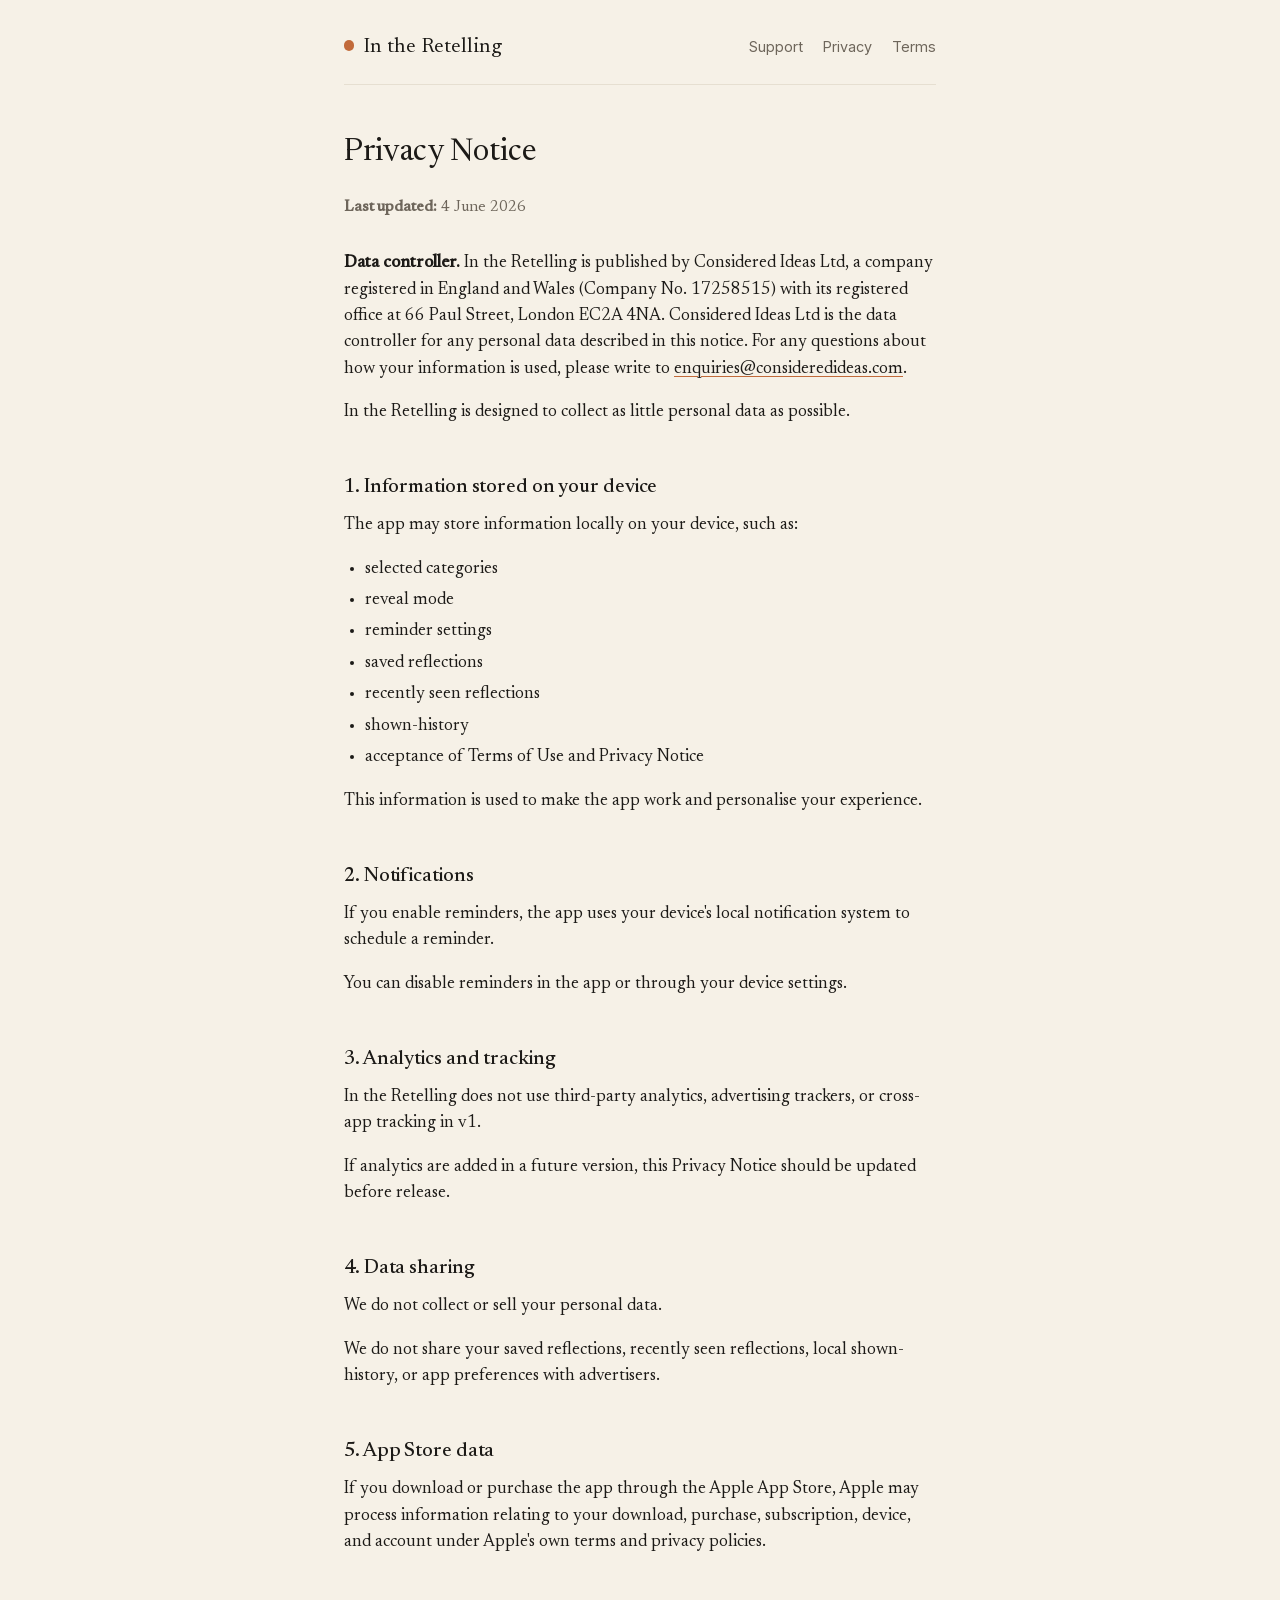
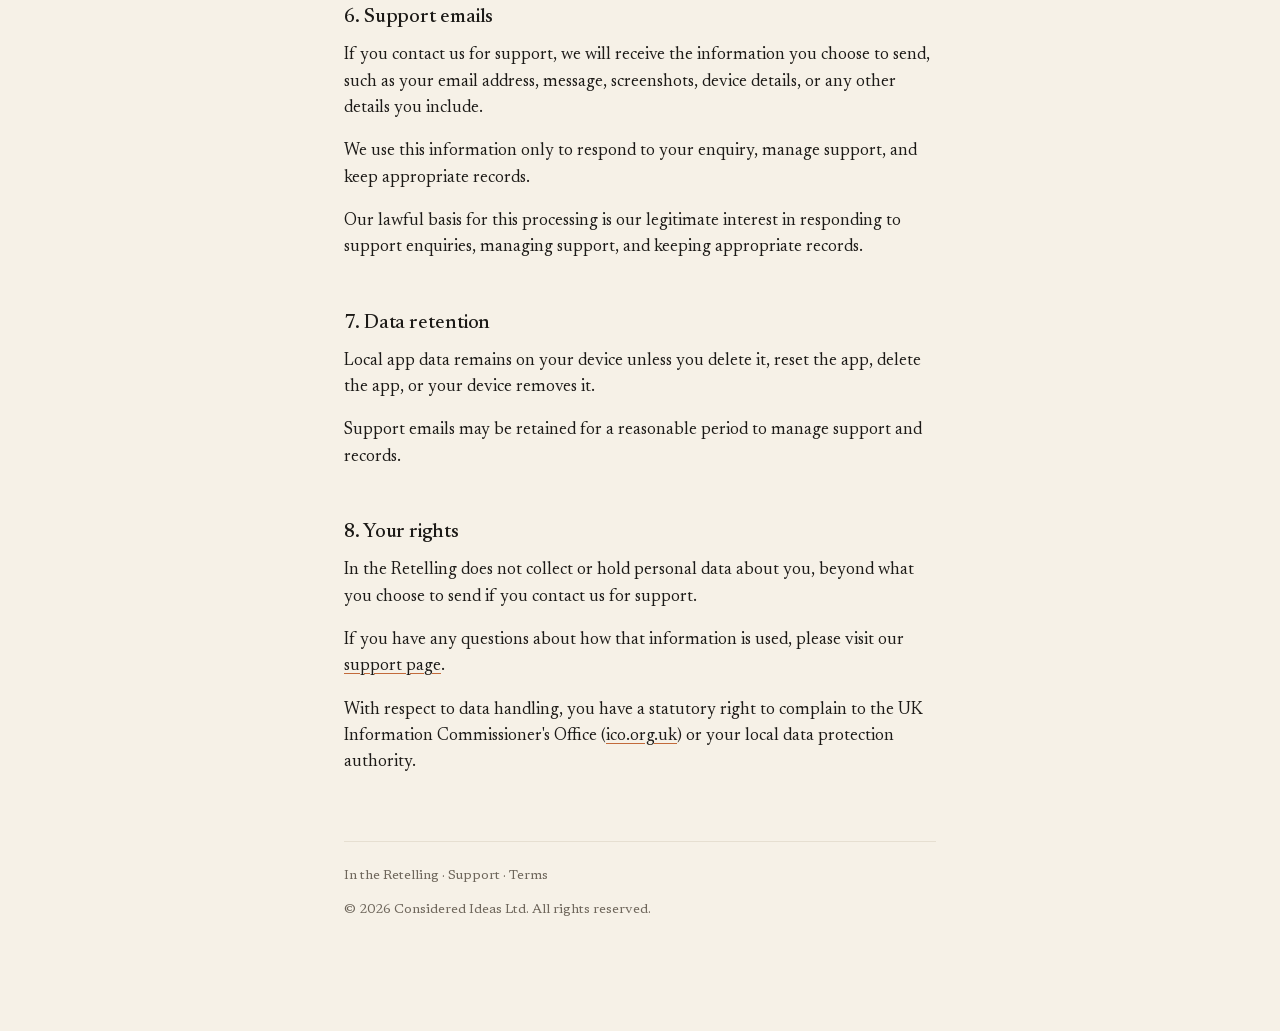
==== privacy.html @ ff05b48b "Update project" ====
<!DOCTYPE html>
<html lang="en-GB">
<head>
<meta charset="UTF-8">
<meta name="viewport" content="width=device-width, initial-scale=1">
<title>Privacy Notice &middot; In the Retelling</title>
<meta name="description" content="Privacy Notice for In the Retelling, an iPhone app.">
<meta name="theme-color" content="#F6F1E7">
<link rel="stylesheet" href="styles.css">
</head>
<body>
<div class="container">

<nav>
<a href="index.html" class="brand"><span class="brand-mark" aria-hidden="true"></span>In the Retelling</a>
<a href="support.html">Support</a>
<a href="privacy.html">Privacy</a>
<a href="terms.html">Terms</a>
</nav>

<h1>Privacy Notice</h1>

<p class="meta"><strong>Last updated:</strong> 4 June 2026</p>

<p><strong>Data controller.</strong> In the Retelling is published by Considered Ideas Ltd, a company registered in England and Wales (Company No. 17258515) with its registered office at 66 Paul Street, London EC2A 4NA. Considered Ideas Ltd is the data controller for any personal data described in this notice. For any questions about how your information is used, please write to <a href="mailto:enquiries@consideredideas.com">enquiries@consideredideas.com</a>.</p>

<p>In the Retelling is designed to collect as little personal data as possible.</p>

<h2>1. Information stored on your device</h2>

<p>The app may store information locally on your device, such as:</p>

<ul>
<li>selected categories</li>
<li>reveal mode</li>
<li>reminder settings</li>
<li>saved reflections</li>
<li>recently seen reflections</li>
<li>shown-history</li>
<li>acceptance of Terms of Use and Privacy Notice</li>
</ul>

<p>This information is used to make the app work and personalise your experience.</p>

<h2>2. Notifications</h2>

<p>If you enable reminders, the app uses your device's local notification system to schedule a reminder.</p>

<p>You can disable reminders in the app or through your device settings.</p>

<h2>3. Analytics and tracking</h2>

<p>In the Retelling does not use third-party analytics, advertising trackers, or cross-app tracking in v1.</p>

<p>If analytics are added in a future version, this Privacy Notice should be updated before release.</p>

<h2>4. Data sharing</h2>

<p>We do not collect or sell your personal data.</p>

<p>We do not share your saved reflections, recently seen reflections, local shown-history, or app preferences with advertisers.</p>

<h2>5. App Store data</h2>

<p>If you download or purchase the app through the Apple App Store, Apple may process information relating to your download, purchase, subscription, device, and account under Apple's own terms and privacy policies.</p>

<h2>6. Support emails</h2>

<p>If you contact us for support, we will receive the information you choose to send, such as your email address, message, screenshots, device details, or any other details you include.</p>

<p>We use this information only to respond to your enquiry, manage support, and keep appropriate records.</p>

<p>Our lawful basis for this processing is our legitimate interest in responding to support enquiries, managing support, and keeping appropriate records.</p>

<h2>7. Data retention</h2>

<p>Local app data remains on your device unless you delete it, reset the app, delete the app, or your device removes it.</p>

<p>Support emails may be retained for a reasonable period to manage support and records.</p>

<h2>8. Your rights</h2>

<p>In the Retelling does not collect or hold personal data about you, beyond what you choose to send if you contact us for support.</p>

<p>If you have any questions about how that information is used, please visit our <a href="support.html">support page</a>.</p>

<p>With respect to data handling, you have a statutory right to complain to the UK Information Commissioner's Office (<a href="https://ico.org.uk/">ico.org.uk</a>) or your local data protection authority.</p>

<footer>
<p><a href="index.html">In the Retelling</a> &middot; <a href="support.html">Support</a> &middot; <a href="terms.html">Terms</a></p>
<p>&copy; 2026 Considered Ideas Ltd. All rights reserved.</p>
</footer>

</div>
</body>
</html>
---- styles.css ----
/* Self-hosted fonts. Newsreader and Inter are both licensed under the
   SIL Open Font License 1.1; see fonts/OFL.txt. The files cover only
   the latin unicode range, which is all the pages use. font-display:
   swap so the fallback serif renders immediately and the brand serif
   fades in once loaded. Self-hosted rather than loaded from Google
   Fonts so the pages make no third-party requests; Safari's Advanced
   Privacy Protections then has nothing to flag. */
@font-face {
  font-family: 'Newsreader';
  font-style: normal;
  font-weight: 300;
  font-display: swap;
  src: url('fonts/newsreader-300-latin.woff2') format('woff2');
  unicode-range: U+0000-00FF, U+0131, U+0152-0153, U+02BB-02BC, U+02C6, U+02DA, U+02DC, U+0304, U+0308, U+0329, U+2000-206F, U+20AC, U+2122, U+2191, U+2193, U+2212, U+2215, U+FEFF, U+FFFD;
}
@font-face {
  font-family: 'Newsreader';
  font-style: normal;
  font-weight: 400;
  font-display: swap;
  src: url('fonts/newsreader-400-latin.woff2') format('woff2');
  unicode-range: U+0000-00FF, U+0131, U+0152-0153, U+02BB-02BC, U+02C6, U+02DA, U+02DC, U+0304, U+0308, U+0329, U+2000-206F, U+20AC, U+2122, U+2191, U+2193, U+2212, U+2215, U+FEFF, U+FFFD;
}
@font-face {
  font-family: 'Newsreader';
  font-style: normal;
  font-weight: 500;
  font-display: swap;
  src: url('fonts/newsreader-500-latin.woff2') format('woff2');
  unicode-range: U+0000-00FF, U+0131, U+0152-0153, U+02BB-02BC, U+02C6, U+02DA, U+02DC, U+0304, U+0308, U+0329, U+2000-206F, U+20AC, U+2122, U+2191, U+2193, U+2212, U+2215, U+FEFF, U+FFFD;
}
@font-face {
  font-family: 'Newsreader';
  font-style: italic;
  font-weight: 400;
  font-display: swap;
  src: url('fonts/newsreader-400-italic-latin.woff2') format('woff2');
  unicode-range: U+0000-00FF, U+0131, U+0152-0153, U+02BB-02BC, U+02C6, U+02DA, U+02DC, U+0304, U+0308, U+0329, U+2000-206F, U+20AC, U+2122, U+2191, U+2193, U+2212, U+2215, U+FEFF, U+FFFD;
}
@font-face {
  font-family: 'Inter';
  font-style: normal;
  font-weight: 400;
  font-display: swap;
  src: url('fonts/inter-400-latin.woff2') format('woff2');
  unicode-range: U+0000-00FF, U+0131, U+0152-0153, U+02BB-02BC, U+02C6, U+02DA, U+02DC, U+0304, U+0308, U+0329, U+2000-206F, U+20AC, U+2122, U+2191, U+2193, U+2212, U+2215, U+FEFF, U+FFFD;
}
@font-face {
  font-family: 'Inter';
  font-style: normal;
  font-weight: 500;
  font-display: swap;
  src: url('fonts/inter-500-latin.woff2') format('woff2');
  unicode-range: U+0000-00FF, U+0131, U+0152-0153, U+02BB-02BC, U+02C6, U+02DA, U+02DC, U+0304, U+0308, U+0329, U+2000-206F, U+20AC, U+2122, U+2191, U+2193, U+2212, U+2215, U+FEFF, U+FFFD;
}

:root {
  --paper: #F6F1E7;
  --ink: #1C1A17;
  --ink-secondary: #6E665B;
  --hairline: #E6DFD1;
  --accent: #C26A3A;
}

@media (prefers-color-scheme: dark) {
  :root {
    --paper: #161412;
    --ink: #EDE8DD;
    --ink-secondary: #9A9085;
    --hairline: #2A2520;
    --accent: #D07A4A;
  }
}

* {
  box-sizing: border-box;
}

html {
  -webkit-text-size-adjust: 100%;
}

body {
  margin: 0;
  padding: 0;
  background: var(--paper);
  color: var(--ink);
  font-family: 'Newsreader', 'Source Serif Pro', 'Charter', 'Iowan Old Style', Georgia, serif;
  font-weight: 400;
  font-size: 17px;
  line-height: 1.55;
  -webkit-font-smoothing: antialiased;
  -moz-osx-font-smoothing: grayscale;
}

.container {
  max-width: 640px;
  margin: 0 auto;
  padding: 32px 24px 96px;
}

nav {
  display: flex;
  flex-wrap: wrap;
  align-items: baseline;
  gap: 20px;
  margin-bottom: 48px;
  padding-bottom: 20px;
  border-bottom: 0.5px solid var(--hairline);
  font-family: -apple-system, BlinkMacSystemFont, 'Inter', system-ui, sans-serif;
  font-size: 0.9rem;
}

nav .brand {
  font-family: 'Newsreader', 'Source Serif Pro', 'Charter', Georgia, serif;
  font-size: 1.3rem;
  color: var(--ink);
  font-weight: 400;
  text-decoration: none;
  margin-right: auto;
}

nav a:not(.brand) {
  text-decoration: none;
  color: var(--ink-secondary);
  padding: 4px 0;
}

nav a:not(.brand):hover {
  color: var(--ink);
  text-decoration: underline;
  text-decoration-color: var(--accent);
  text-underline-offset: 4px;
}

h1 {
  font-size: 2rem;
  font-weight: 400;
  letter-spacing: -0.01em;
  margin: 0 0 24px;
  line-height: 1.2;
}

/* Persimmon brand mark sitting inline to the left of the brand wordmark
   in the nav. Single small persimmon disc, mirroring the persimmon-dot
   motif on the In the Retelling app icon. Decorative only; aria-hidden
   on the span. */
.brand .brand-mark {
  display: inline-block;
  width: 0.5em;
  height: 0.5em;
  border-radius: 50%;
  background: var(--accent);
  margin-right: 0.4em;
  vertical-align: 0.06em;
}

h2 {
  font-size: 1.25rem;
  font-weight: 500;
  margin: 48px 0 12px;
  line-height: 1.35;
  letter-spacing: -0.005em;
}

p {
  margin: 0 0 1em;
}

a {
  color: var(--ink);
  text-decoration: underline;
  text-decoration-color: var(--accent);
  text-decoration-thickness: 1px;
  text-underline-offset: 3px;
}

a:hover {
  text-decoration-thickness: 1.5px;
}

ul {
  padding-left: 1.25em;
  margin: 0 0 1em;
}

li {
  margin-bottom: 0.3em;
}

hr {
  border: none;
  border-top: 0.5px solid var(--hairline);
  margin: 48px 0;
}

.lead {
  font-size: 1.15rem;
  line-height: 1.5;
  margin-bottom: 32px;
  color: var(--ink);
}

.meta {
  color: var(--ink-secondary);
  font-size: 0.95rem;
  margin-bottom: 32px;
}

.faq {
  margin-top: 32px;
}

.faq-item {
  margin-bottom: 40px;
}

.faq-item h3 {
  font-size: 1.1rem;
  font-weight: 500;
  margin: 0 0 8px;
  line-height: 1.4;
}

.faq-item p {
  margin: 0;
}

.contact-block {
  margin-top: 64px;
  padding: 32px 0;
  border-top: 0.5px solid var(--hairline);
  border-bottom: 0.5px solid var(--hairline);
}

.contact-block h2 {
  margin-top: 0;
}

footer {
  margin-top: 64px;
  padding-top: 24px;
  border-top: 0.5px solid var(--hairline);
  color: var(--ink-secondary);
  font-size: 0.85rem;
}

footer a {
  color: var(--ink-secondary);
  text-decoration: none;
}

footer a:hover {
  color: var(--ink);
  text-decoration: underline;
  text-decoration-color: var(--accent);
}

@media (max-width: 480px) {
  .container {
    padding: 24px 20px 80px;
  }

  h1 {
    font-size: 1.65rem;
  }

  h2 {
    font-size: 1.15rem;
    margin: 40px 0 10px;
  }

  nav {
    margin-bottom: 32px;
  }

  nav .brand {
    font-size: 1.2rem;
  }
}
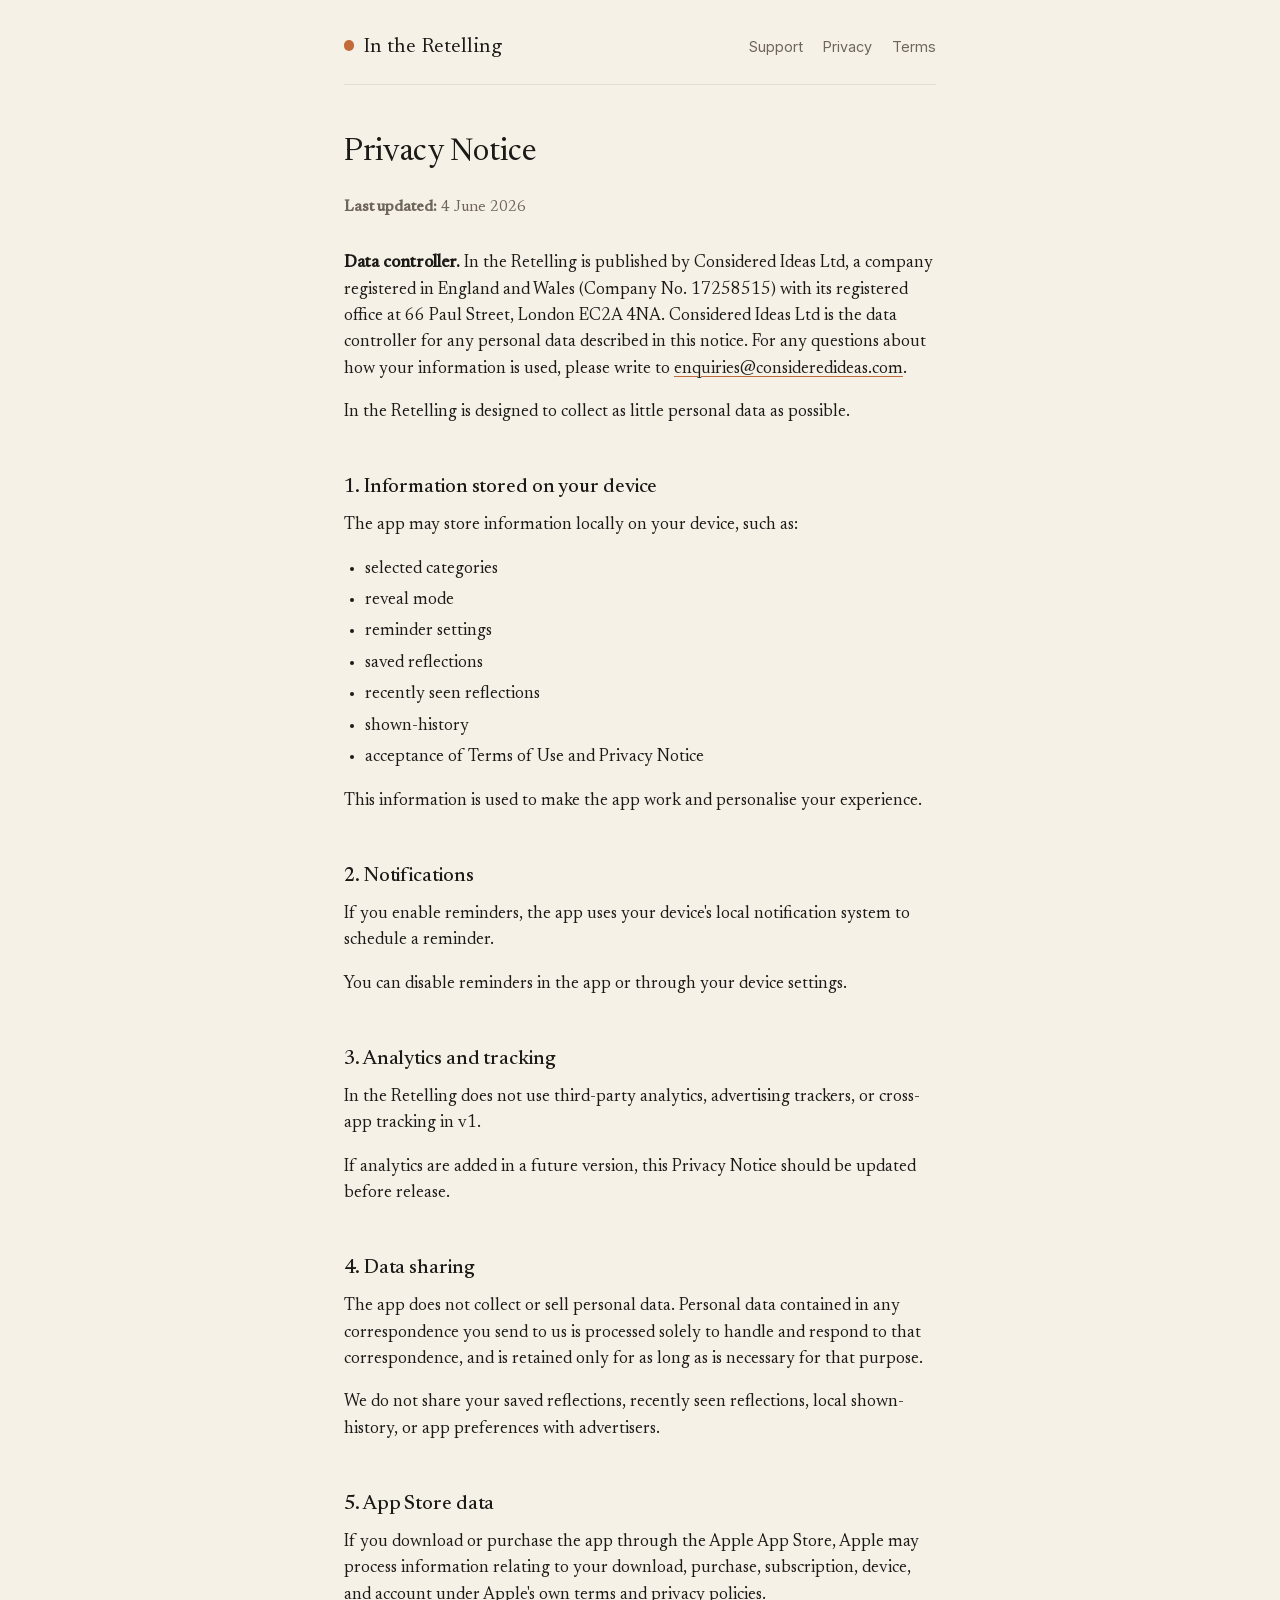
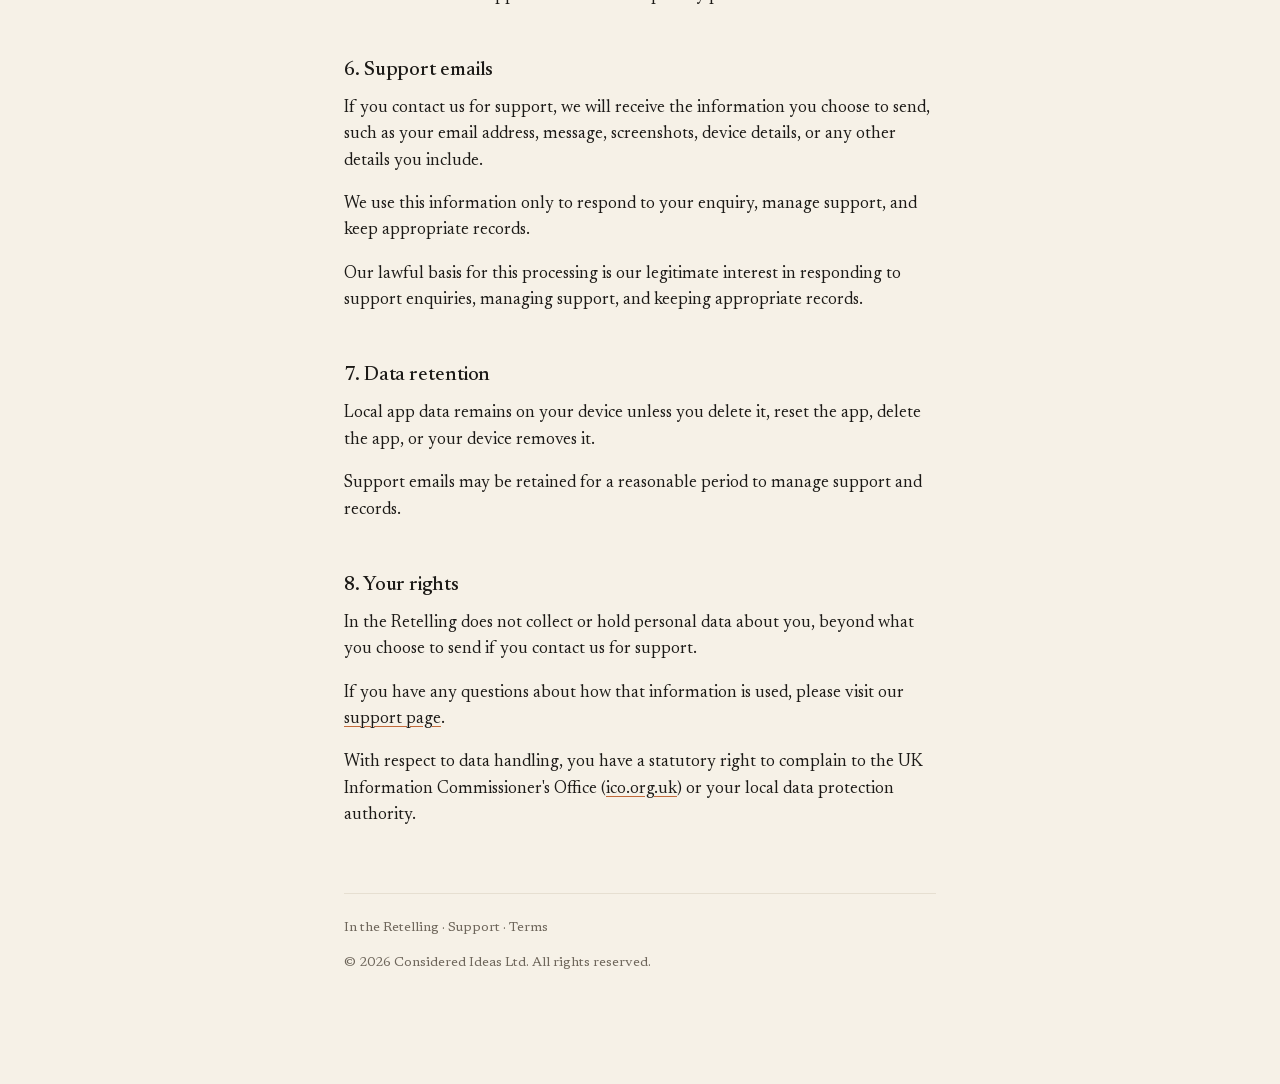
==== commit e60247f8: "Update project" ====
--- a/privacy.html
+++ b/privacy.html
@@ -56,7 +56,7 @@
 
 <h2>4. Data sharing</h2>
 
-<p>We do not collect or sell your personal data.</p>
+<p>The app does not collect or sell personal data. Personal data contained in any correspondence you send to us is processed solely to handle and respond to that correspondence, and is retained only for as long as is necessary for that purpose.</p>
 
 <p>We do not share your saved reflections, recently seen reflections, local shown-history, or app preferences with advertisers.</p>
 
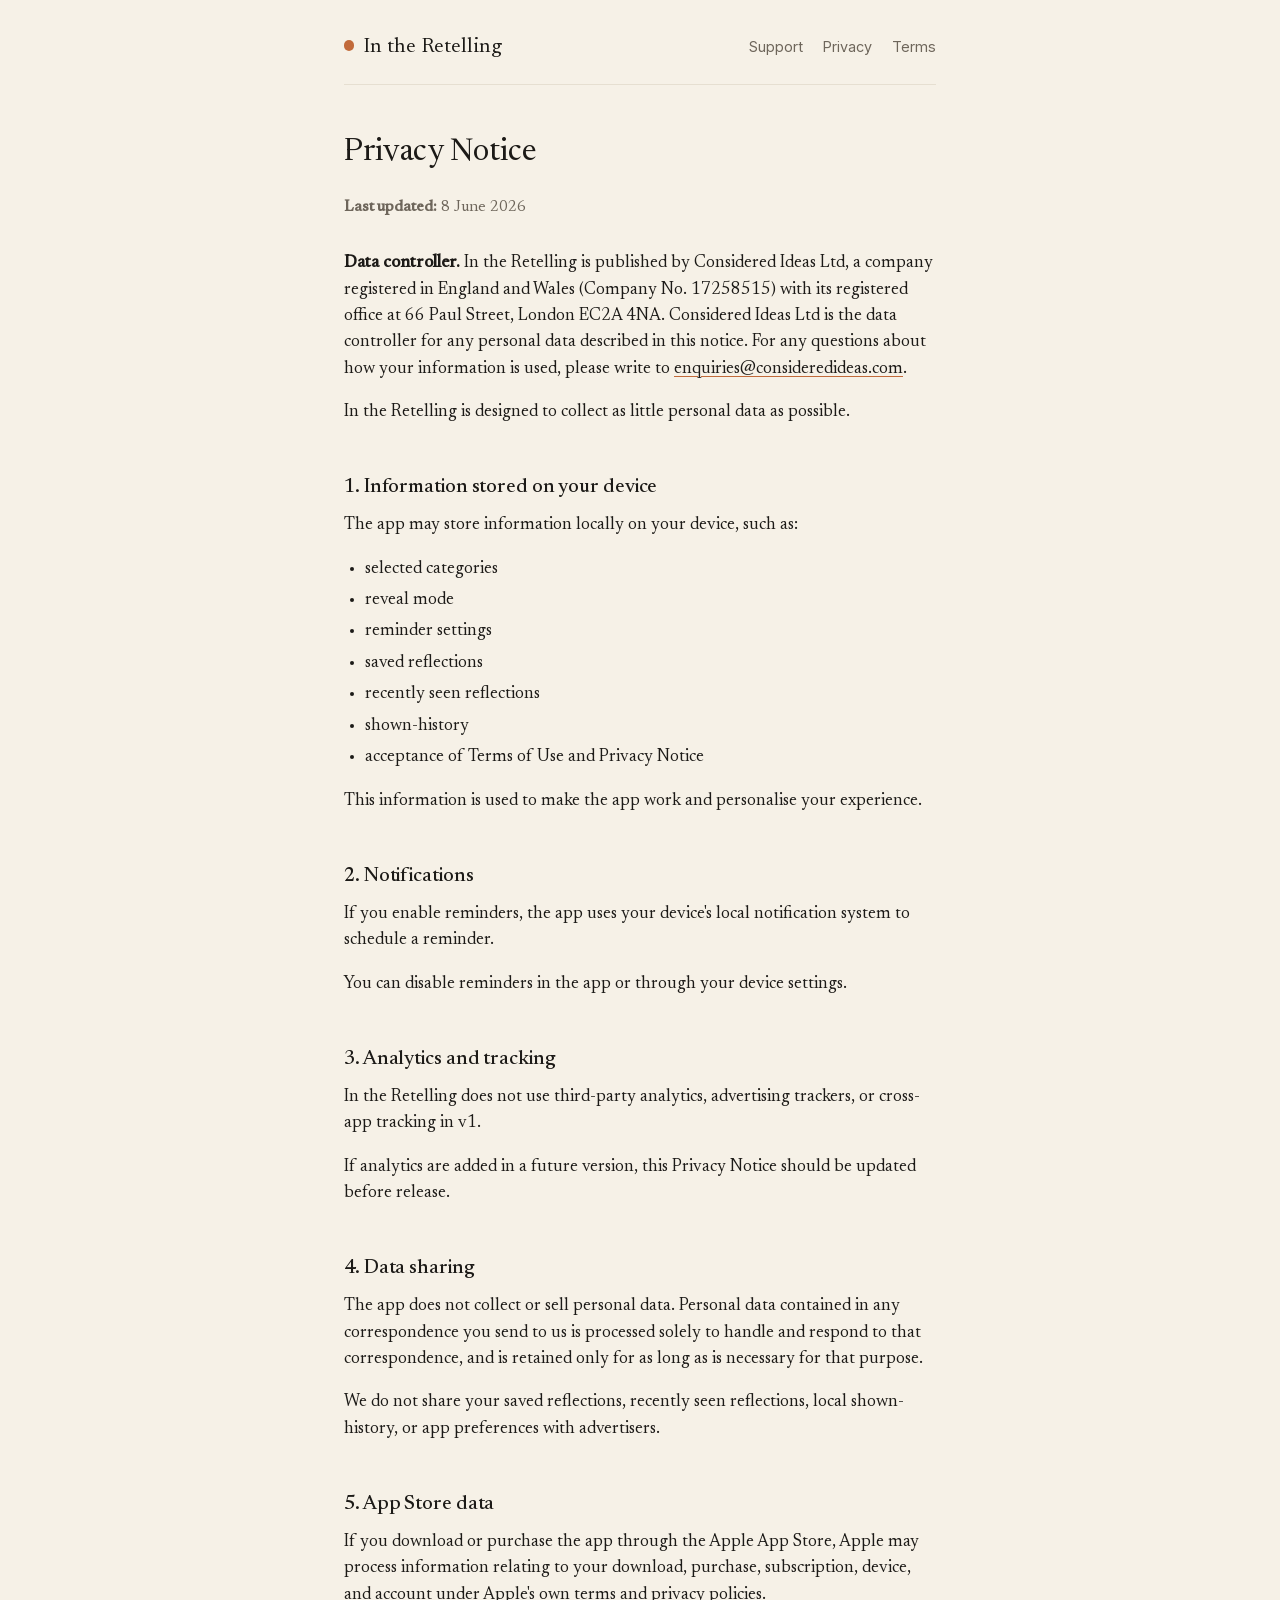
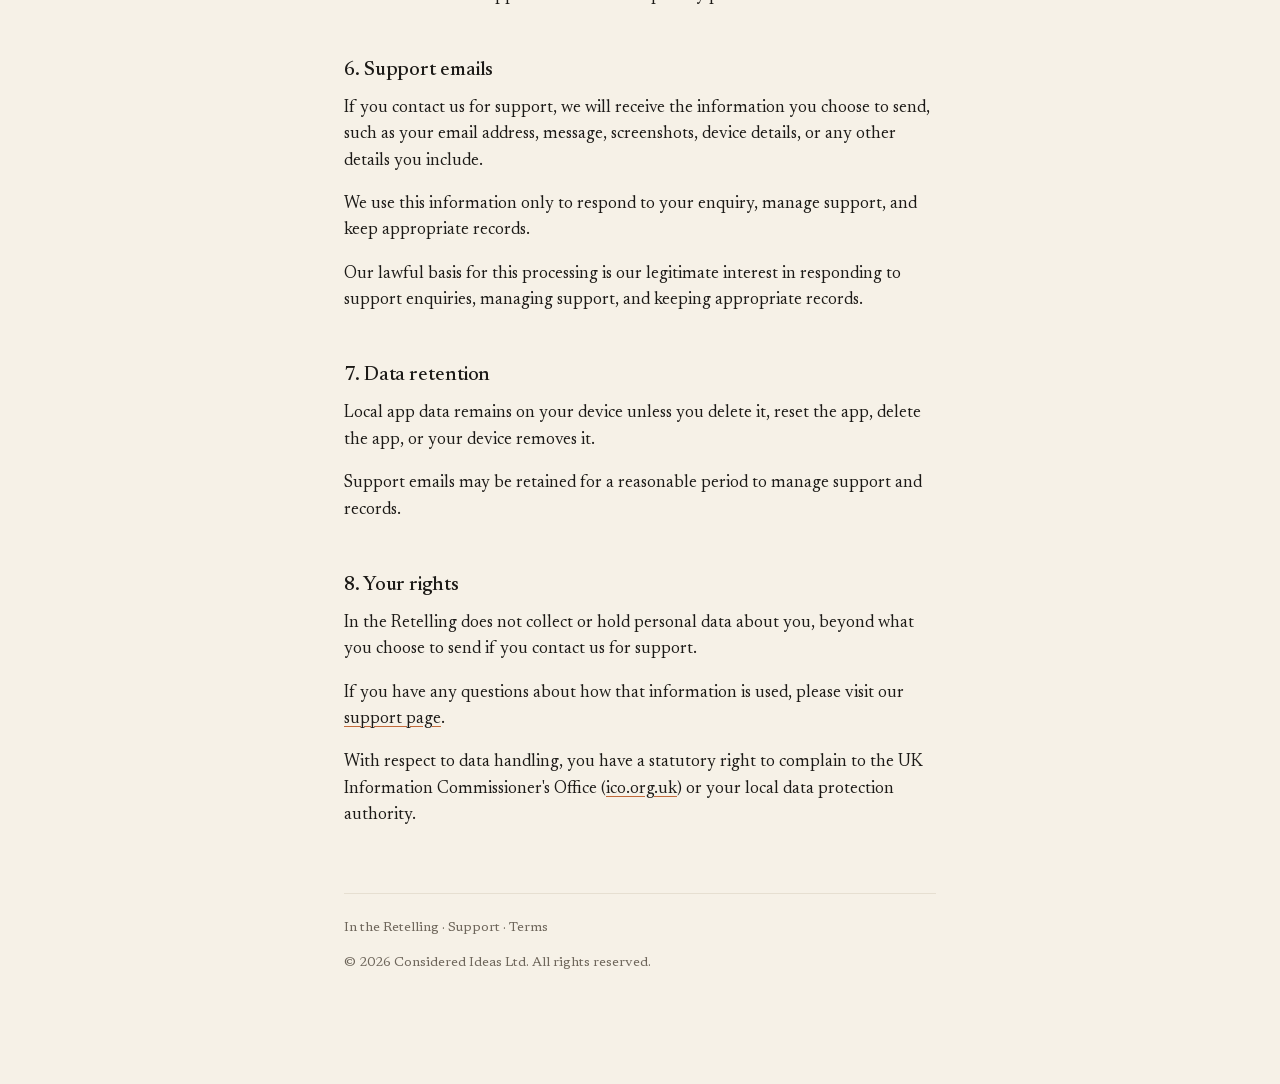
==== commit 9c6f332a: "Update project" ====
--- a/privacy.html
+++ b/privacy.html
@@ -20,7 +20,7 @@
 
 <h1>Privacy Notice</h1>
 
-<p class="meta"><strong>Last updated:</strong> 4 June 2026</p>
+<p class="meta"><strong>Last updated:</strong> 8 June 2026</p>
 
 <p><strong>Data controller.</strong> In the Retelling is published by Considered Ideas Ltd, a company registered in England and Wales (Company No. 17258515) with its registered office at 66 Paul Street, London EC2A 4NA. Considered Ideas Ltd is the data controller for any personal data described in this notice. For any questions about how your information is used, please write to <a href="mailto:enquiries@consideredideas.com">enquiries@consideredideas.com</a>.</p>
 
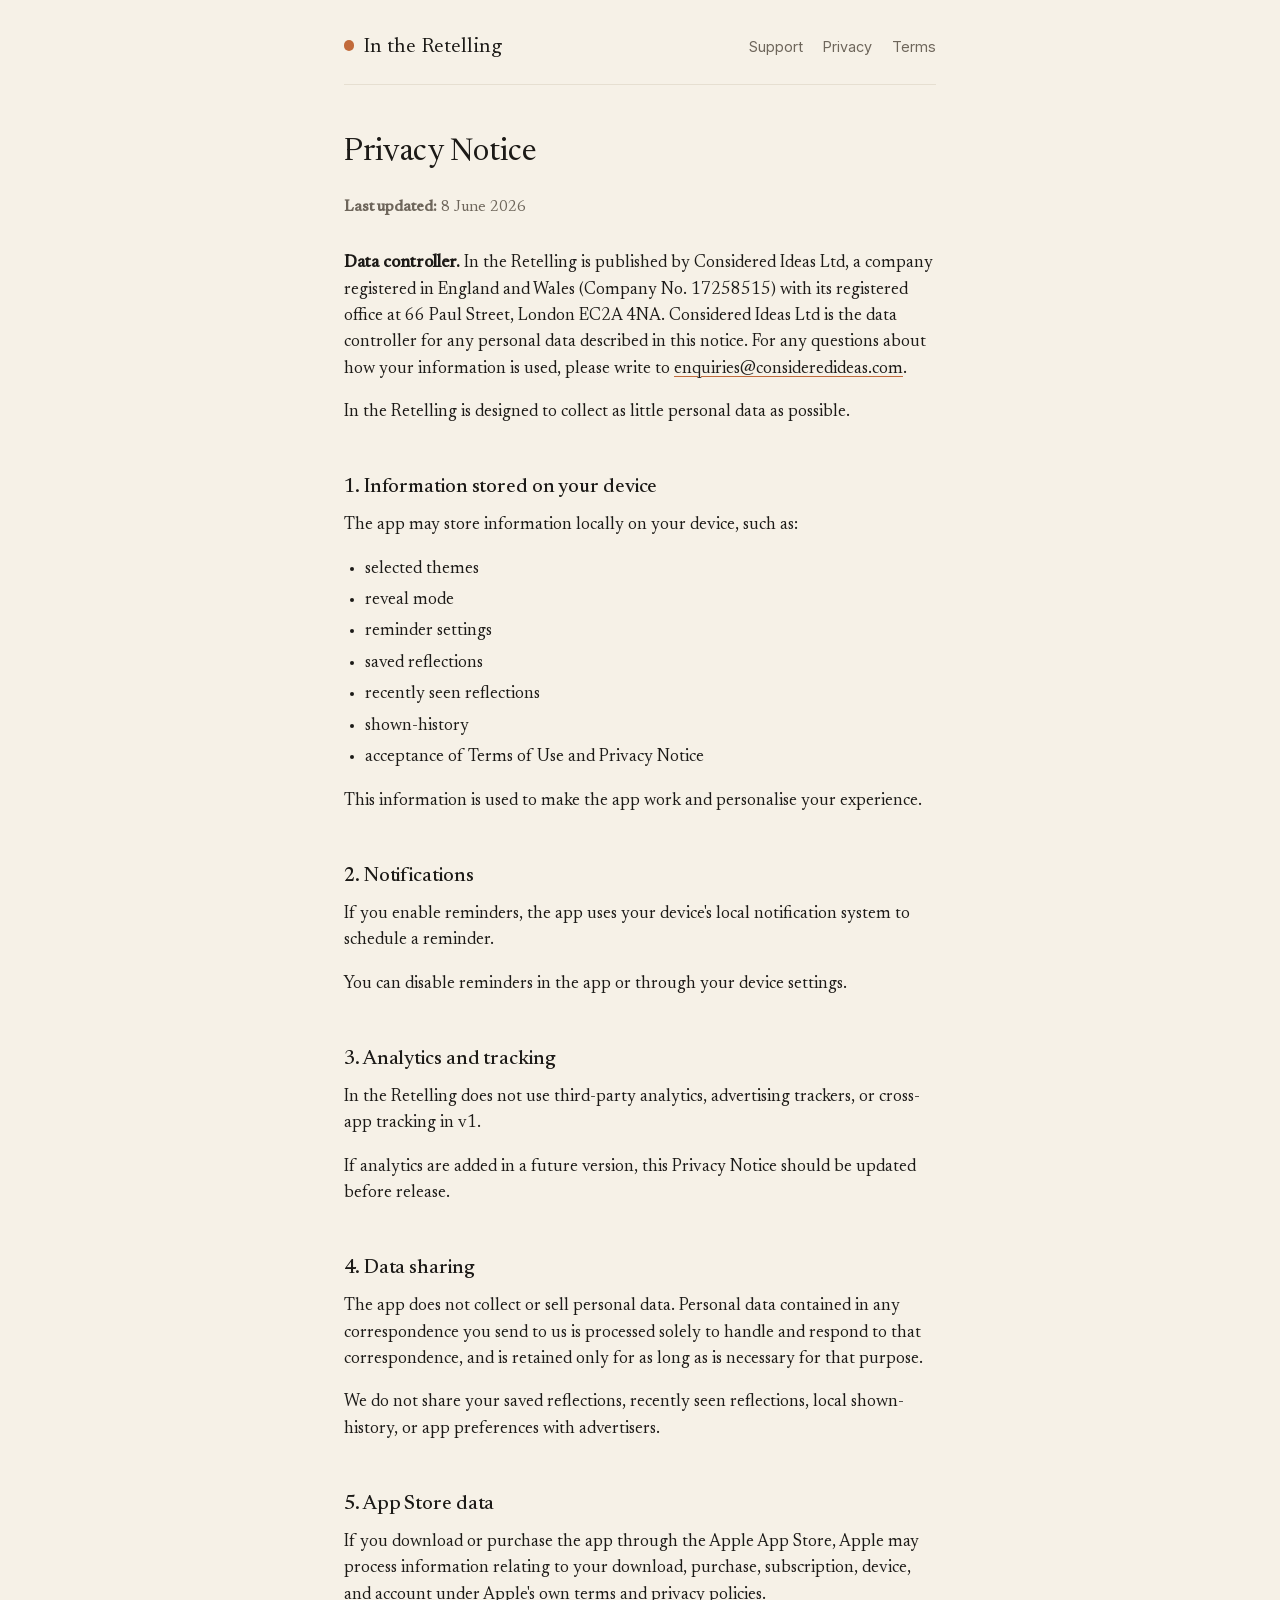
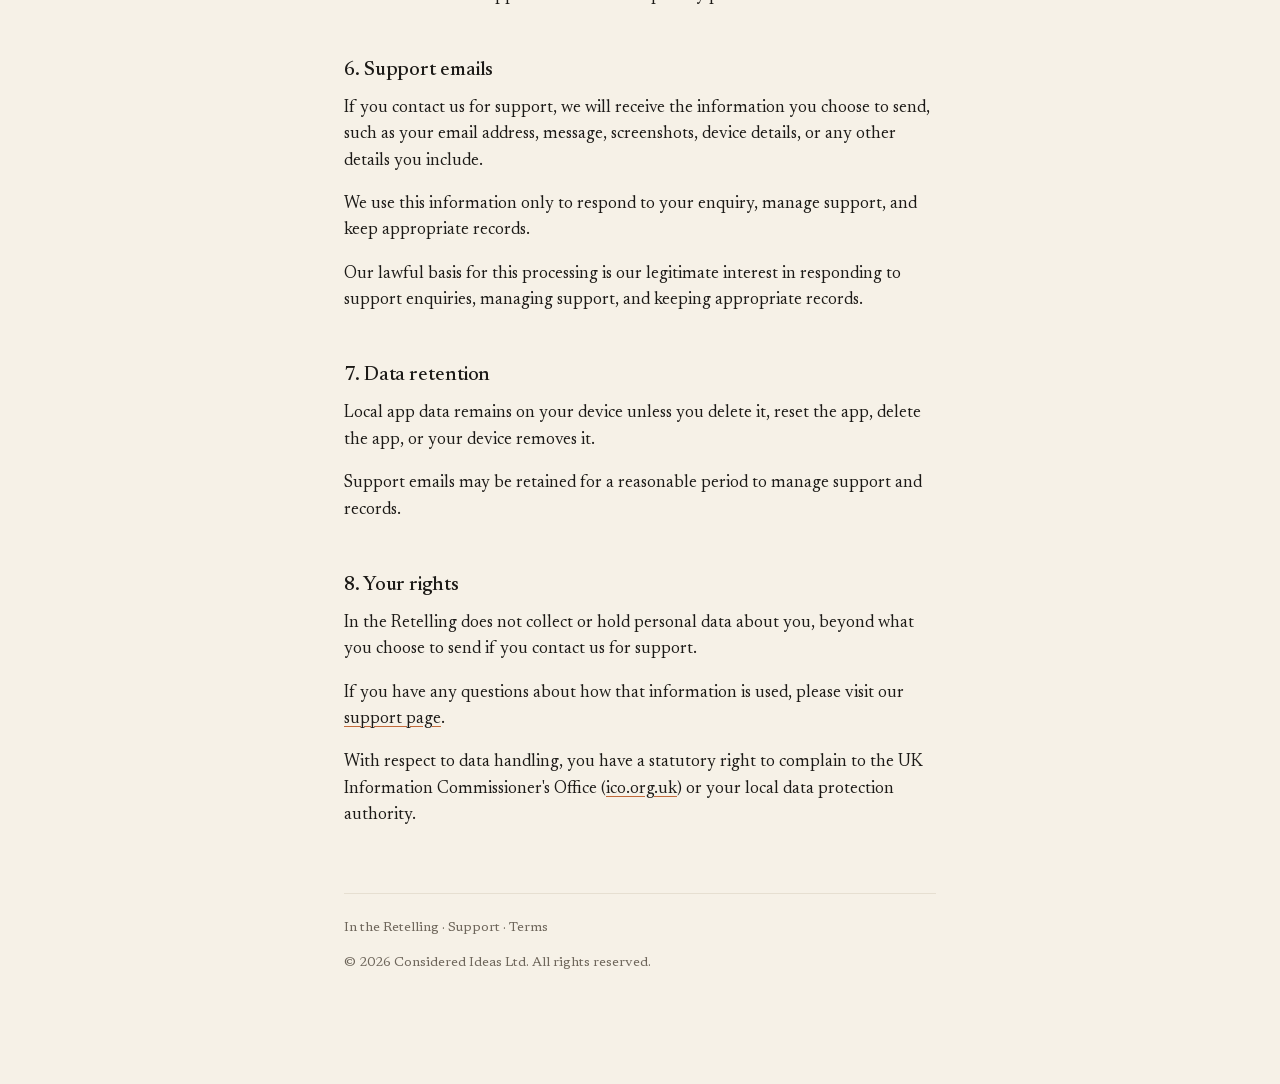
==== commit da28cf4c: "Update project" ====
--- a/privacy.html
+++ b/privacy.html
@@ -6,6 +6,7 @@
 <title>Privacy Notice &middot; In the Retelling</title>
 <meta name="description" content="Privacy Notice for In the Retelling, an iPhone app.">
 <meta name="theme-color" content="#F6F1E7">
+<link rel="icon" type="image/svg+xml" href="favicon.svg">
 <link rel="stylesheet" href="styles.css">
 </head>
 <body>
@@ -31,7 +32,7 @@
 <p>The app may store information locally on your device, such as:</p>
 
 <ul>
-<li>selected categories</li>
+<li>selected themes</li>
 <li>reveal mode</li>
 <li>reminder settings</li>
 <li>saved reflections</li>
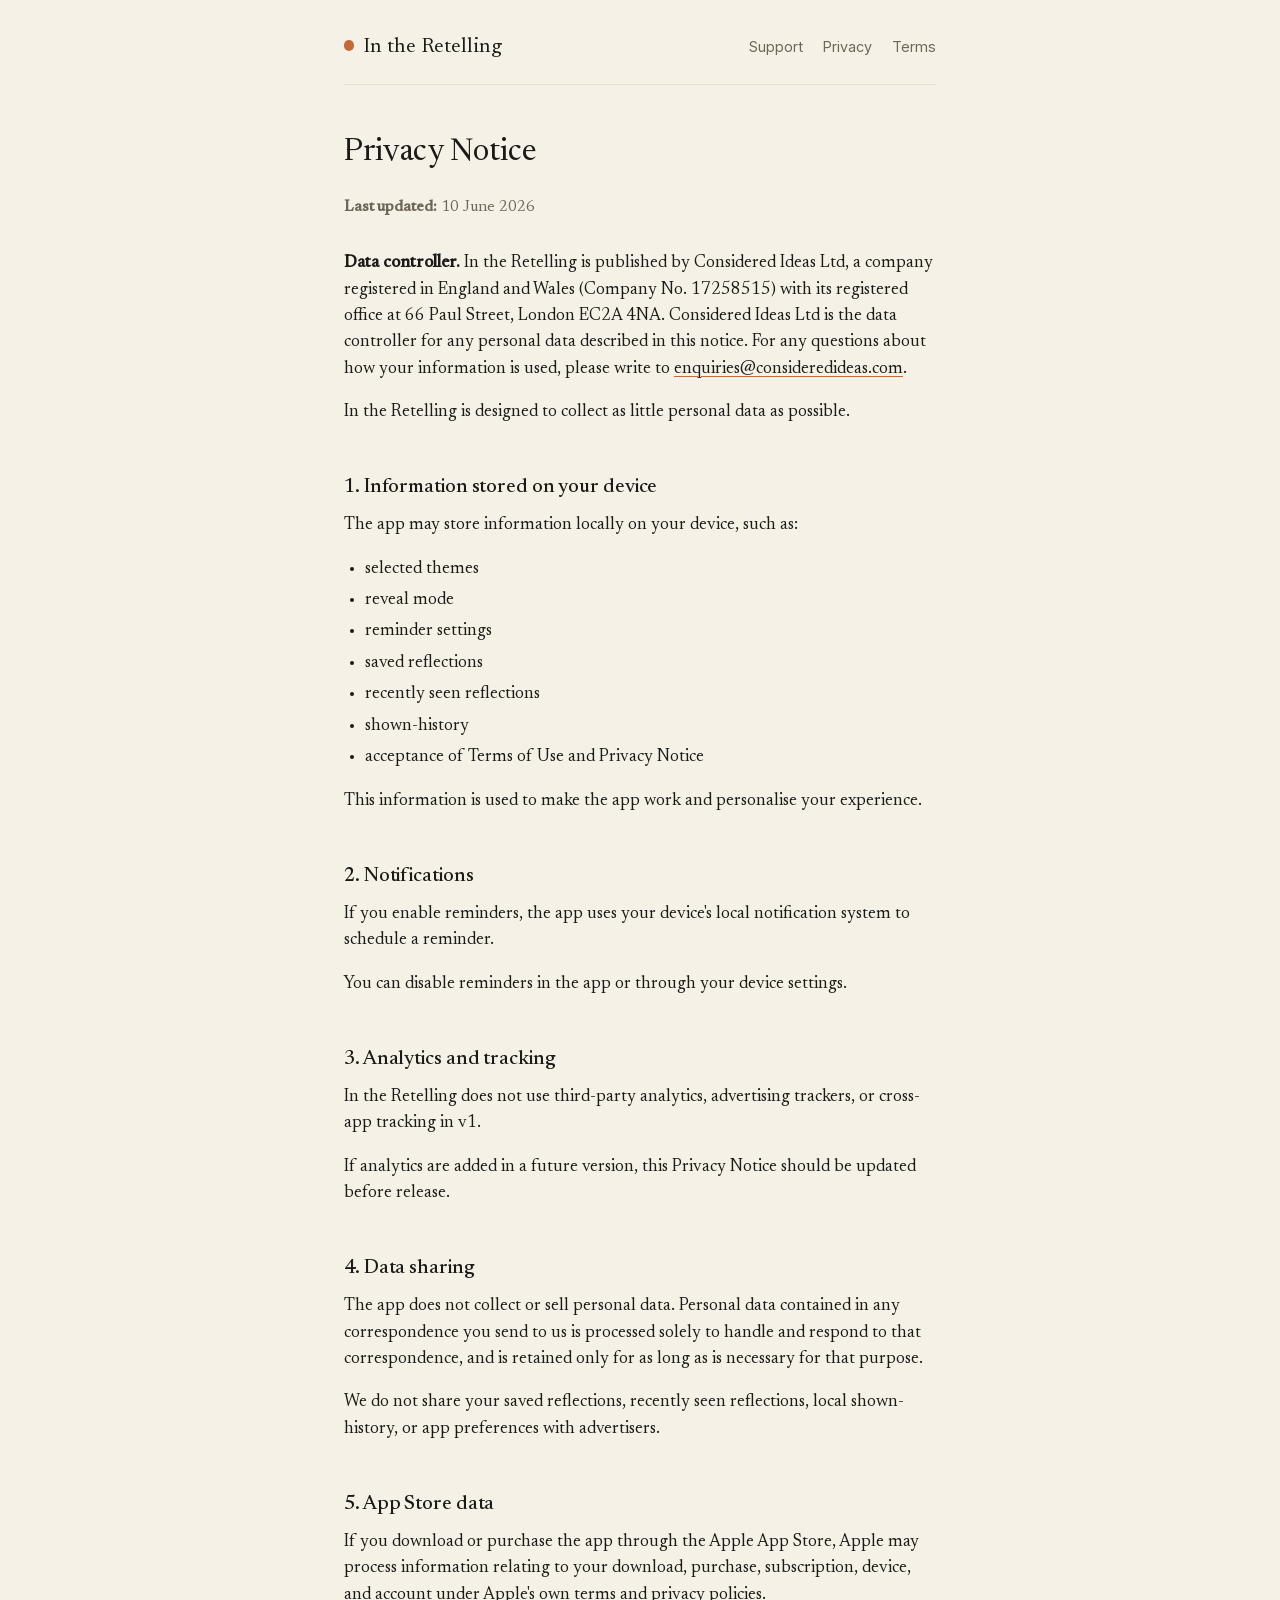
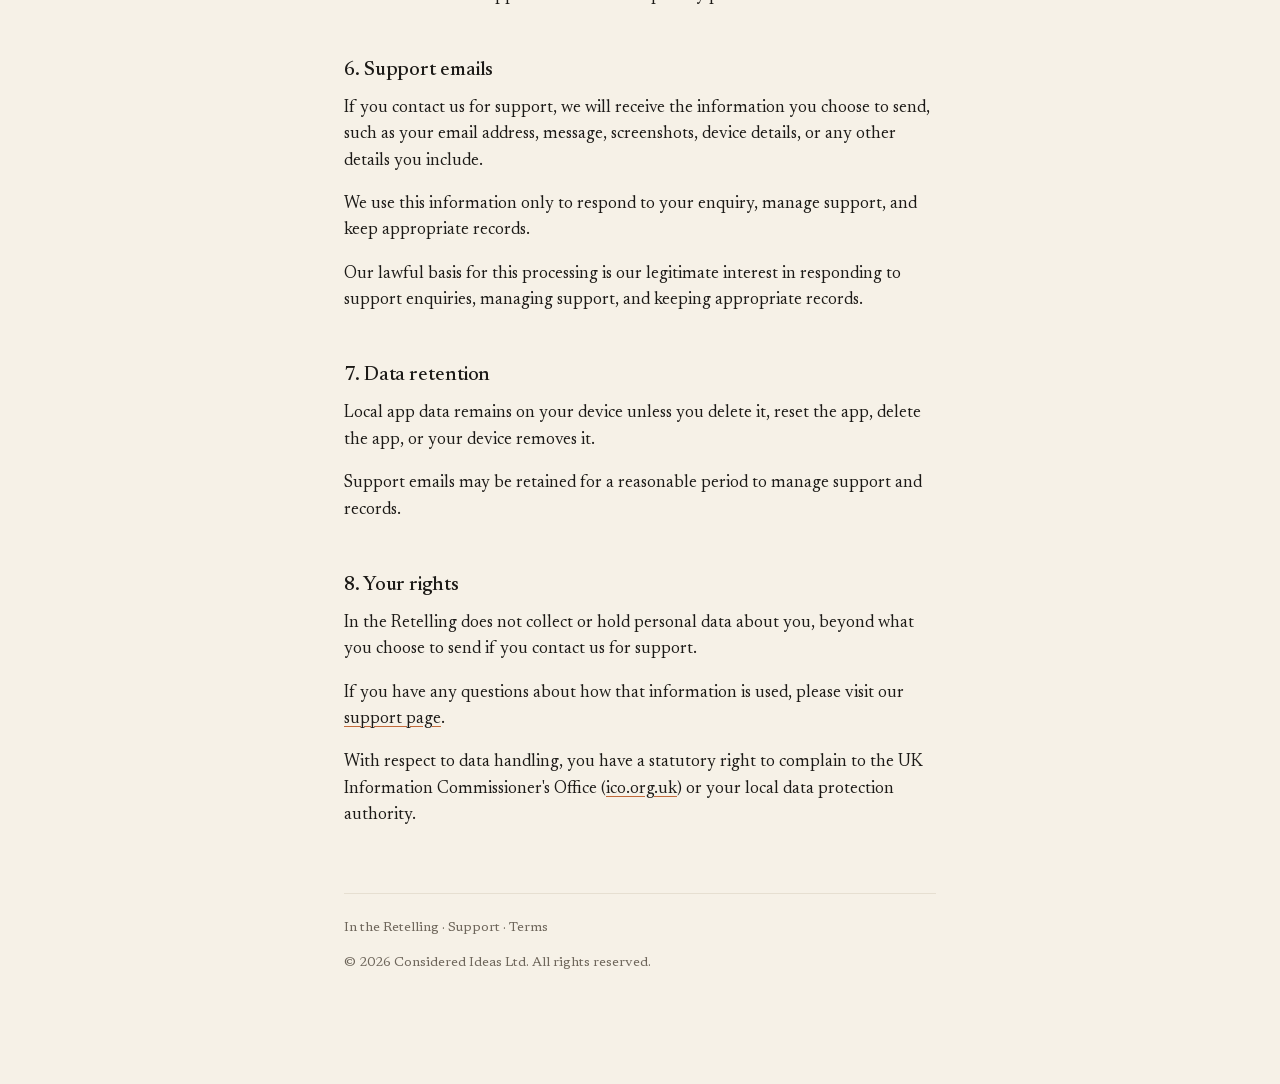
==== commit 55c1418c: "Update project" ====
--- a/privacy.html
+++ b/privacy.html
@@ -21,7 +21,7 @@
 
 <h1>Privacy Notice</h1>
 
-<p class="meta"><strong>Last updated:</strong> 8 June 2026</p>
+<p class="meta"><strong>Last updated:</strong> 10 June 2026</p>
 
 <p><strong>Data controller.</strong> In the Retelling is published by Considered Ideas Ltd, a company registered in England and Wales (Company No. 17258515) with its registered office at 66 Paul Street, London EC2A 4NA. Considered Ideas Ltd is the data controller for any personal data described in this notice. For any questions about how your information is used, please write to <a href="mailto:enquiries@consideredideas.com">enquiries@consideredideas.com</a>.</p>
 
@@ -89,7 +89,7 @@
 
 <footer>
 <p><a href="index.html">In the Retelling</a> &middot; <a href="support.html">Support</a> &middot; <a href="terms.html">Terms</a></p>
-<p>&copy; 2026 Considered Ideas Ltd. All rights reserved.</p>
+<p>&copy; 2026 <a href="https://consideredideas.com" target="_blank" rel="noopener">Considered Ideas Ltd</a>. All rights reserved.</p>
 </footer>
 
 </div>
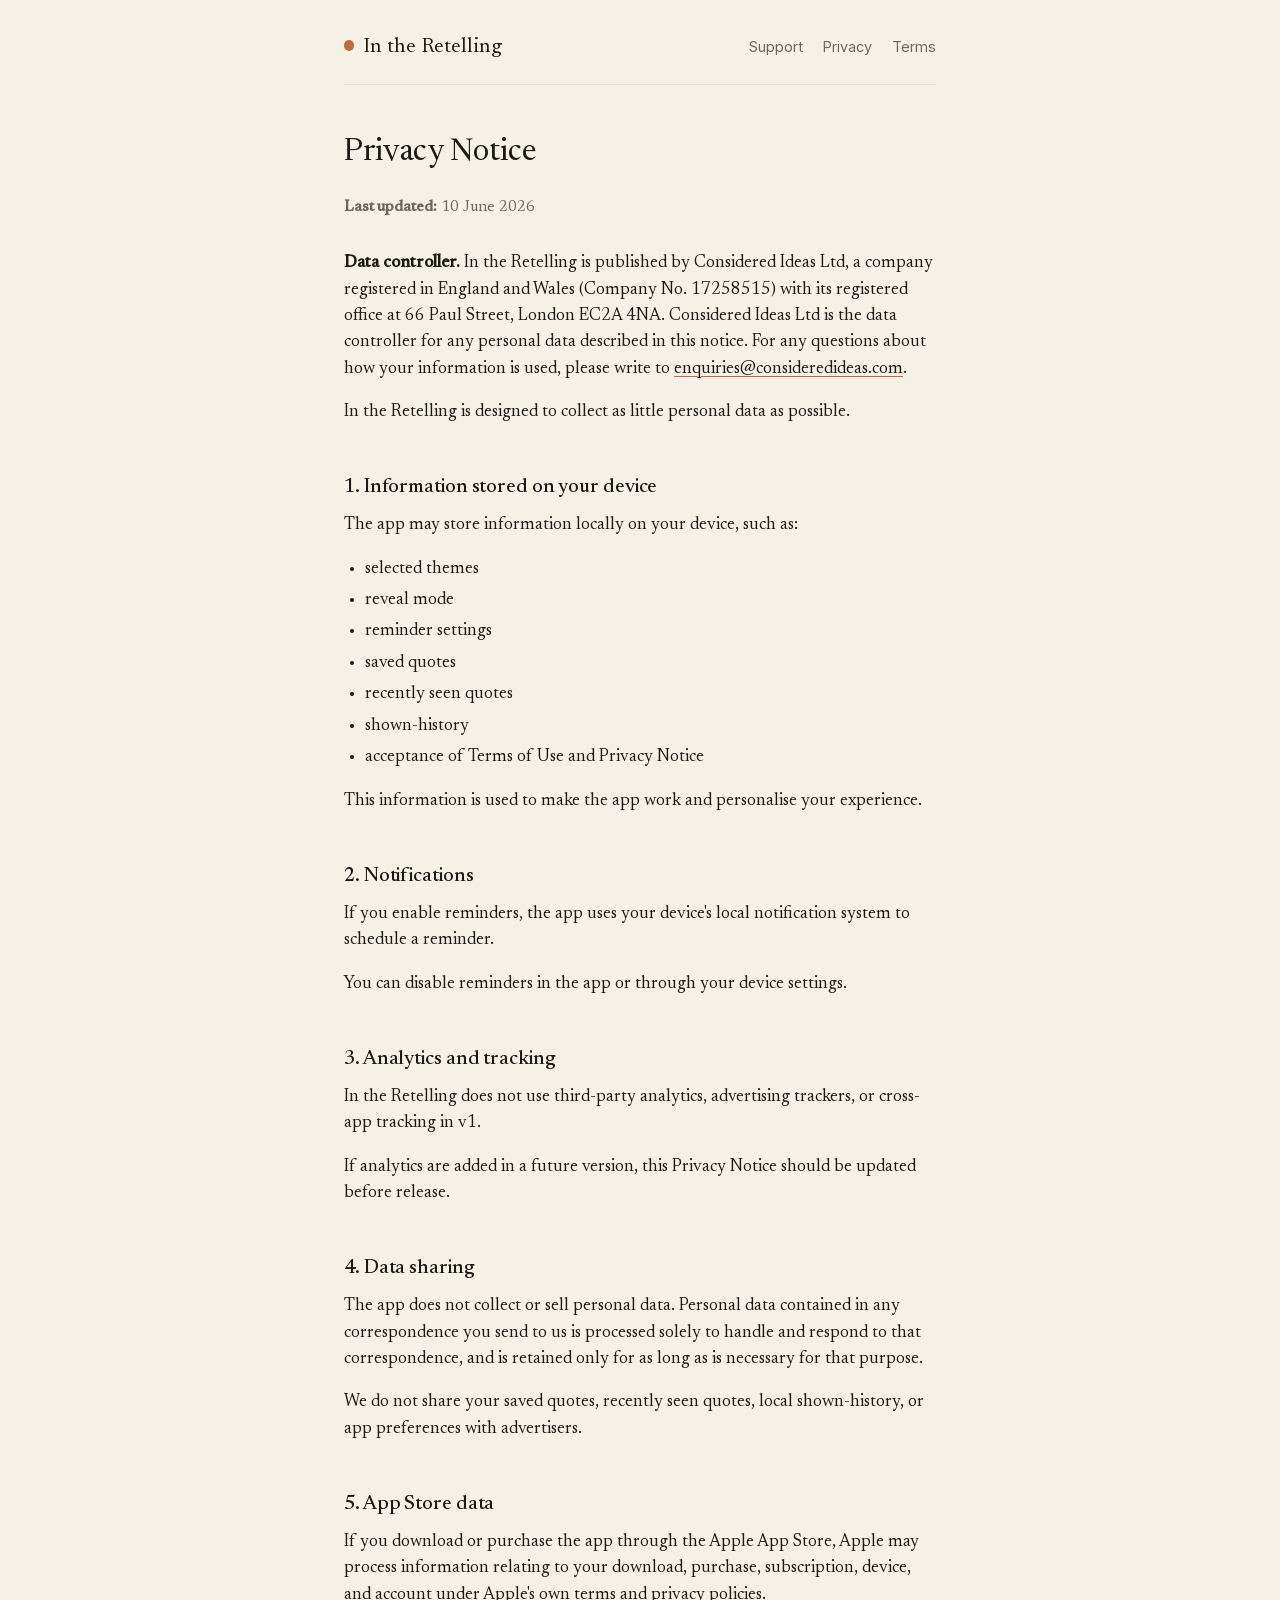
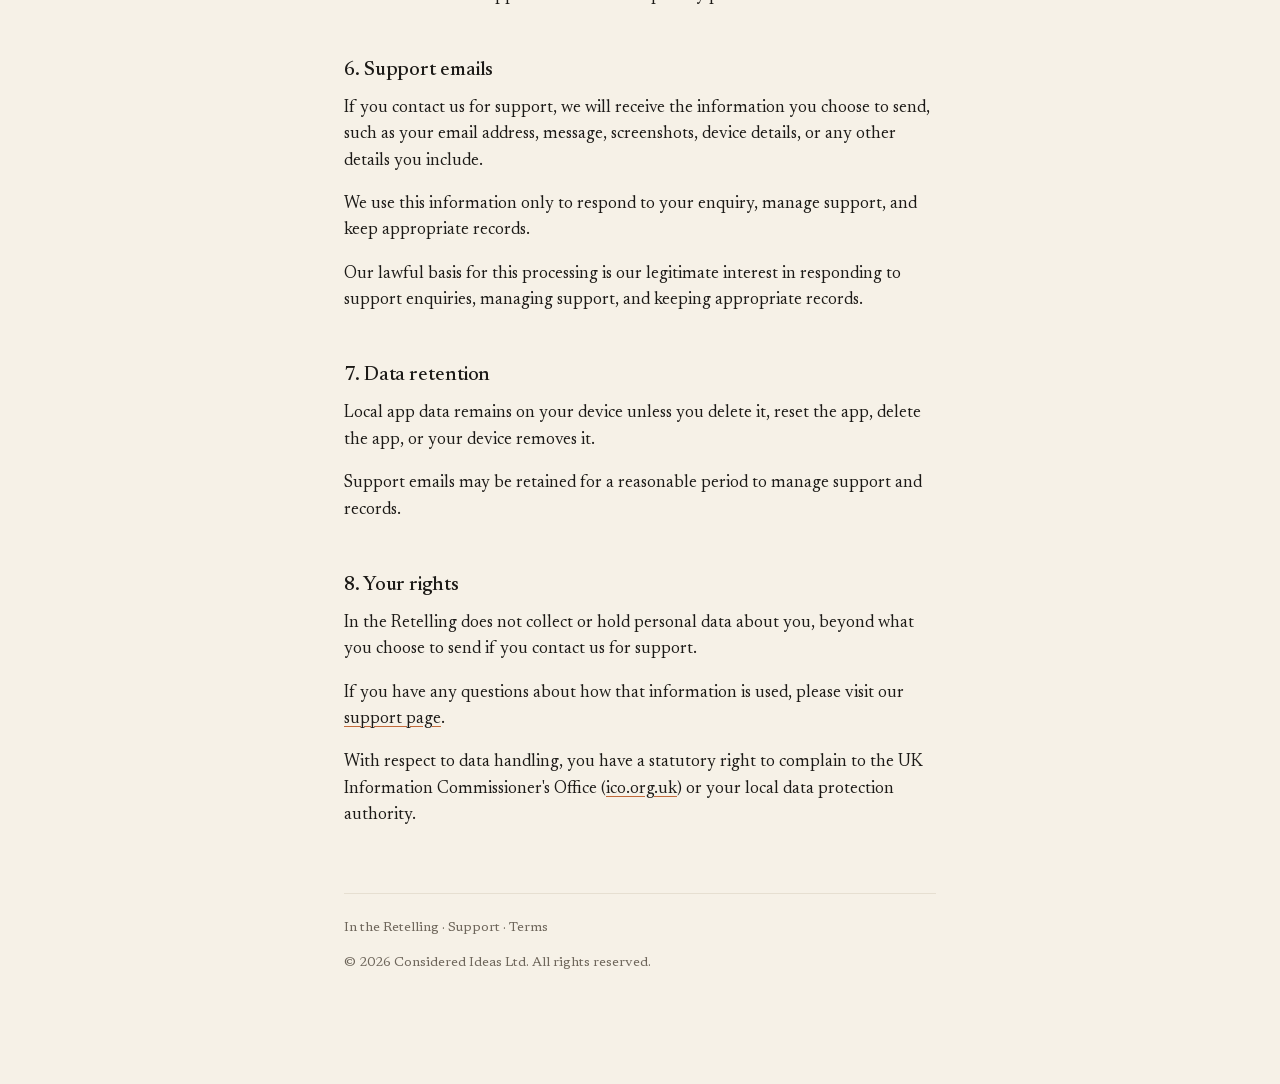
==== commit 5cd9c8d3: "Update project" ====
--- a/privacy.html
+++ b/privacy.html
@@ -35,8 +35,8 @@
 <li>selected themes</li>
 <li>reveal mode</li>
 <li>reminder settings</li>
-<li>saved reflections</li>
-<li>recently seen reflections</li>
+<li>saved quotes</li>
+<li>recently seen quotes</li>
 <li>shown-history</li>
 <li>acceptance of Terms of Use and Privacy Notice</li>
 </ul>
@@ -59,7 +59,7 @@
 
 <p>The app does not collect or sell personal data. Personal data contained in any correspondence you send to us is processed solely to handle and respond to that correspondence, and is retained only for as long as is necessary for that purpose.</p>
 
-<p>We do not share your saved reflections, recently seen reflections, local shown-history, or app preferences with advertisers.</p>
+<p>We do not share your saved quotes, recently seen quotes, local shown-history, or app preferences with advertisers.</p>
 
 <h2>5. App Store data</h2>
 
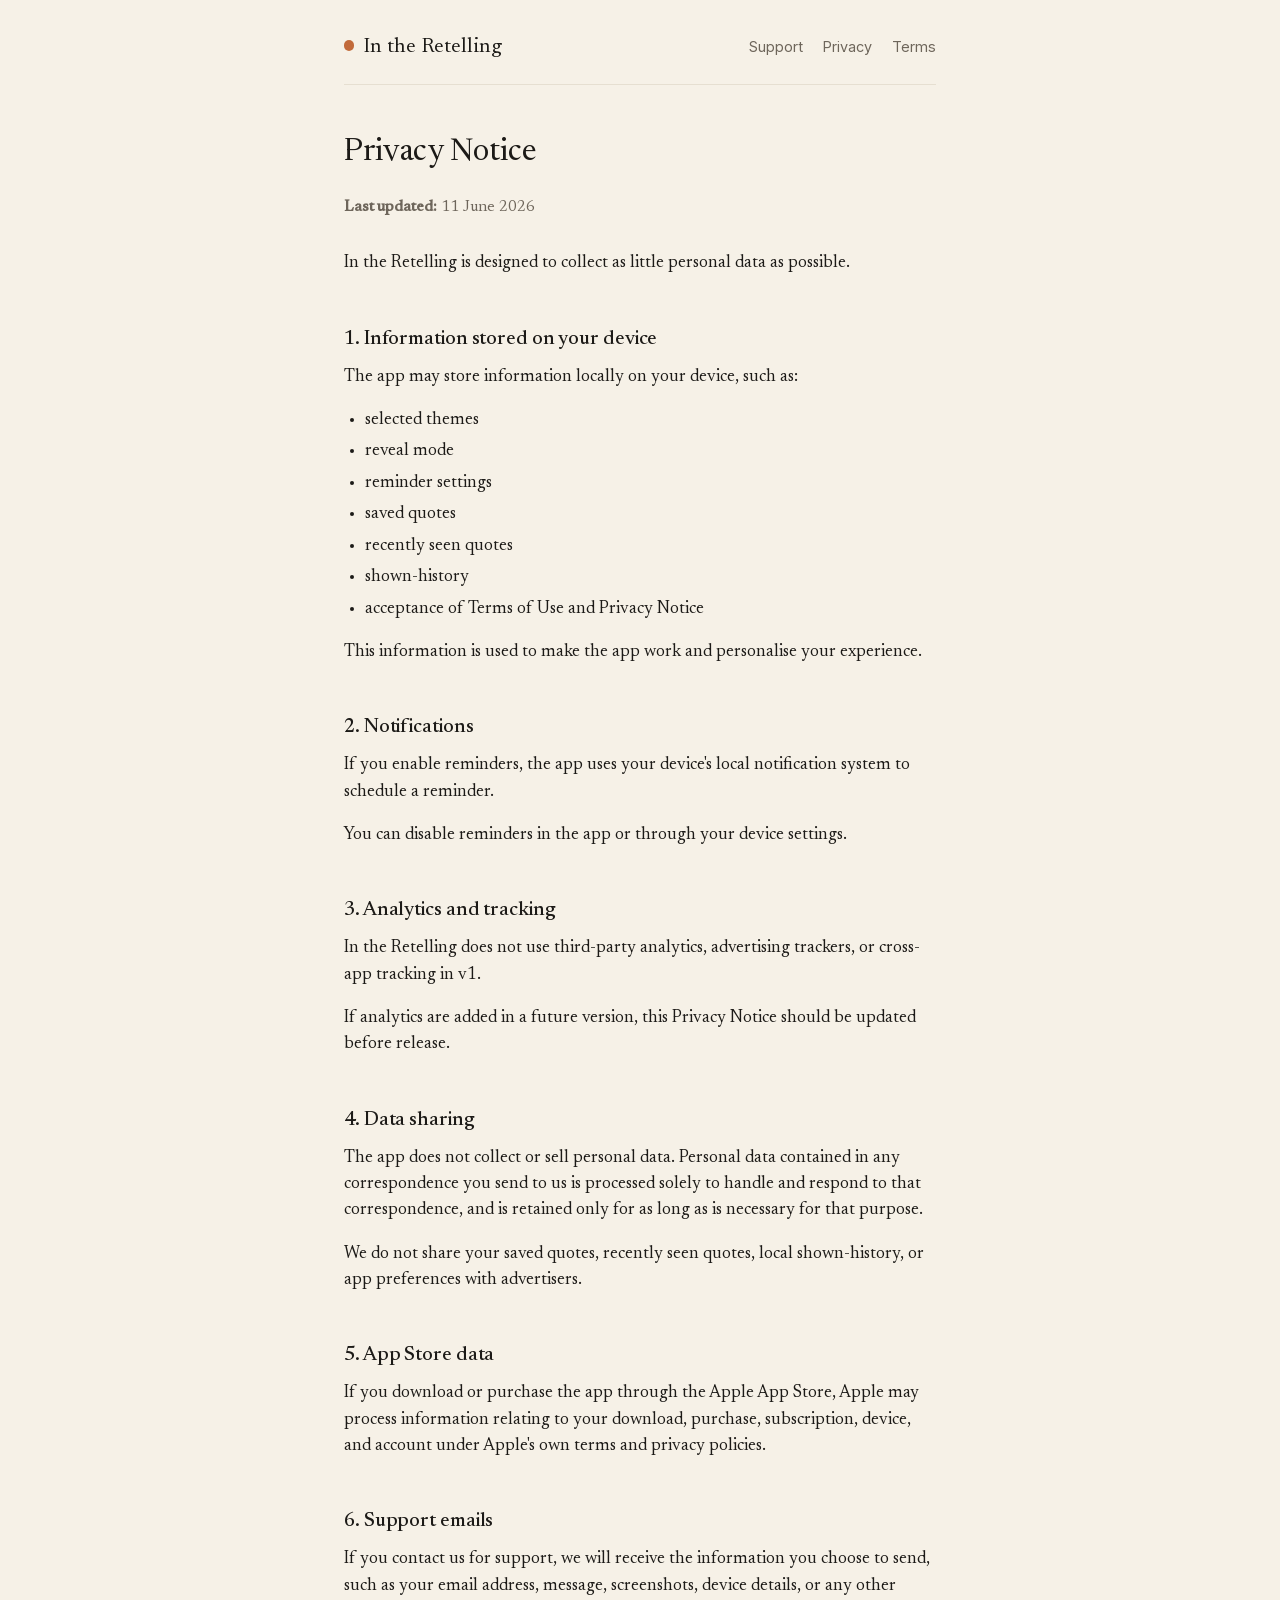
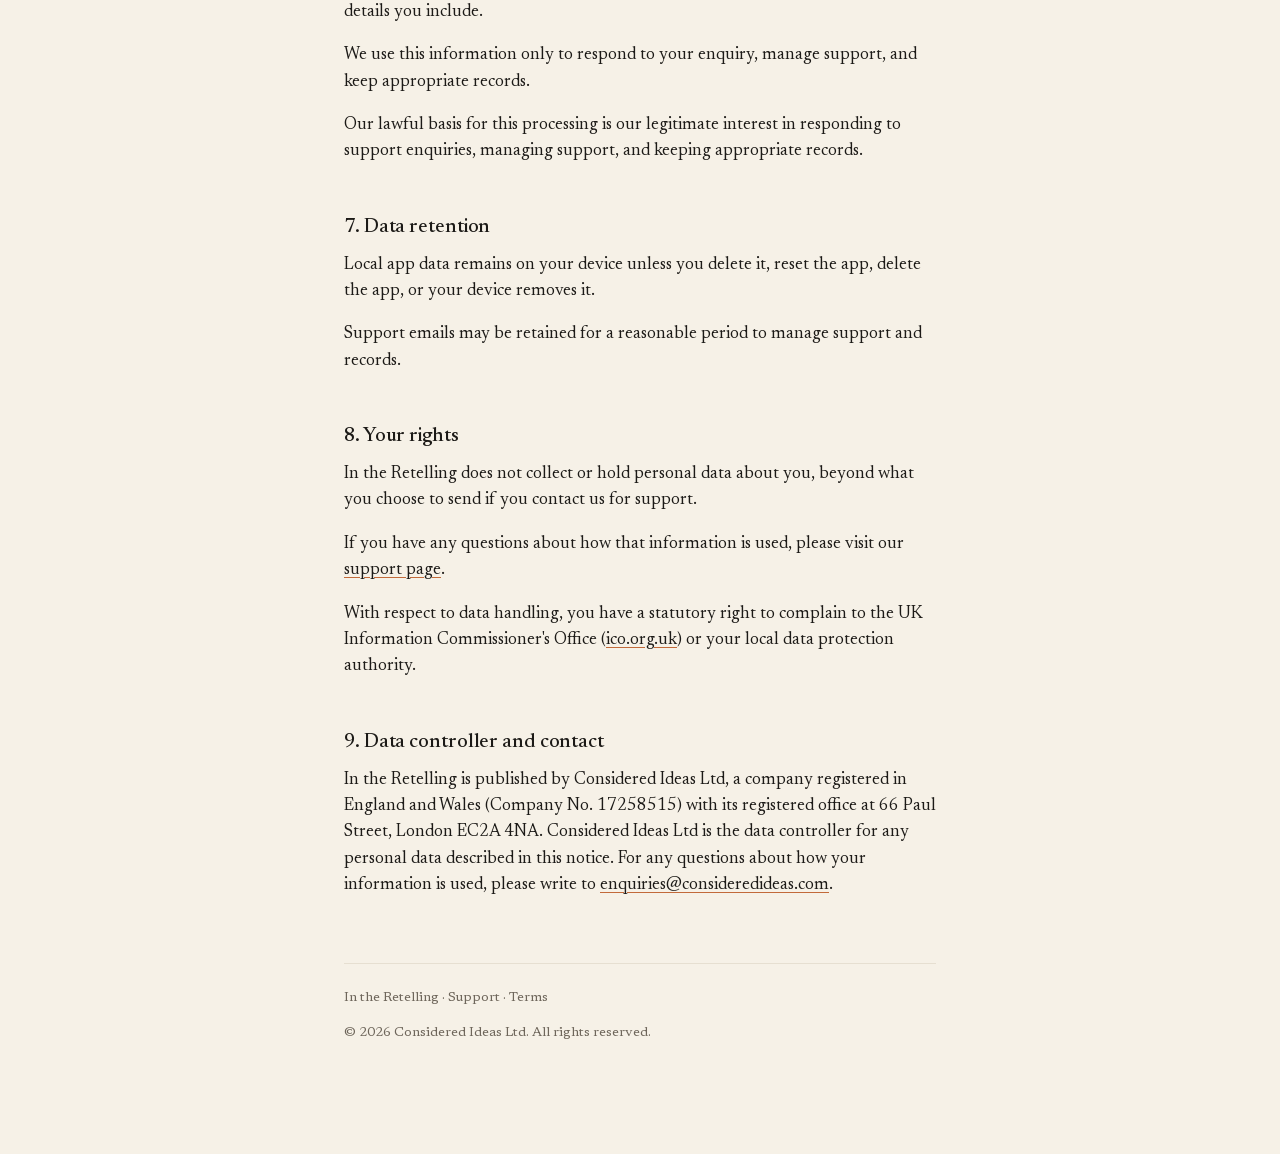
==== commit b45bf8b7: "Update project" ====
--- a/privacy.html
+++ b/privacy.html
@@ -21,9 +21,7 @@
 
 <h1>Privacy Notice</h1>
 
-<p class="meta"><strong>Last updated:</strong> 10 June 2026</p>
-
-<p><strong>Data controller.</strong> In the Retelling is published by Considered Ideas Ltd, a company registered in England and Wales (Company No. 17258515) with its registered office at 66 Paul Street, London EC2A 4NA. Considered Ideas Ltd is the data controller for any personal data described in this notice. For any questions about how your information is used, please write to <a href="mailto:enquiries@consideredideas.com">enquiries@consideredideas.com</a>.</p>
+<p class="meta"><strong>Last updated:</strong> 11 June 2026</p>
 
 <p>In the Retelling is designed to collect as little personal data as possible.</p>
 
@@ -87,6 +85,10 @@
 
 <p>With respect to data handling, you have a statutory right to complain to the UK Information Commissioner's Office (<a href="https://ico.org.uk/">ico.org.uk</a>) or your local data protection authority.</p>
 
+<h2>9. Data controller and contact</h2>
+
+<p>In the Retelling is published by Considered Ideas Ltd, a company registered in England and Wales (Company No. 17258515) with its registered office at 66 Paul Street, London EC2A 4NA. Considered Ideas Ltd is the data controller for any personal data described in this notice. For any questions about how your information is used, please write to <a href="mailto:enquiries@consideredideas.com">enquiries@consideredideas.com</a>.</p>
+
 <footer>
 <p><a href="index.html">In the Retelling</a> &middot; <a href="support.html">Support</a> &middot; <a href="terms.html">Terms</a></p>
 <p>&copy; 2026 <a href="https://consideredideas.com" target="_blank" rel="noopener">Considered Ideas Ltd</a>. All rights reserved.</p>
